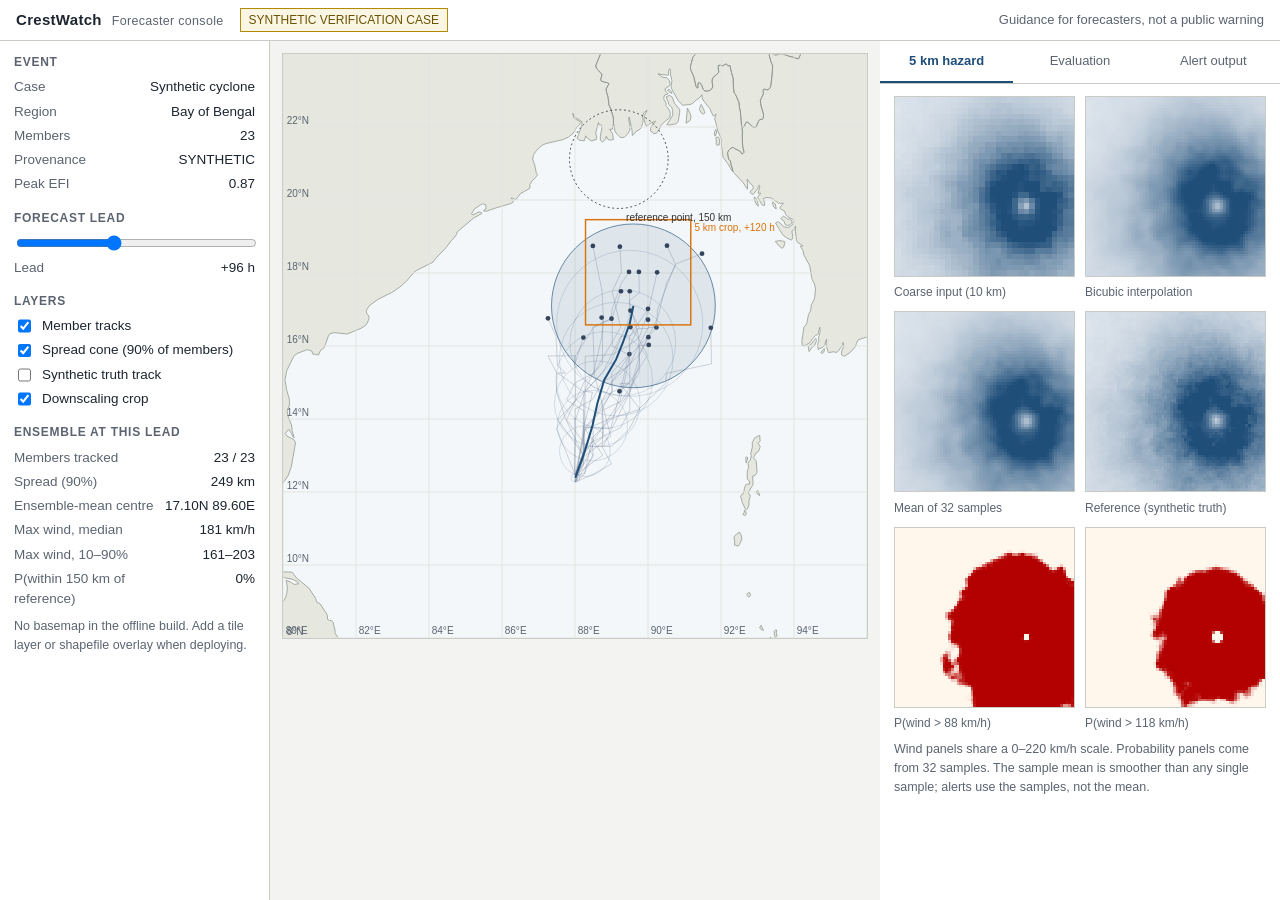
==== web/console.html @ 47ea5c1e "Add CrestWatch: ensemble tracking, JAX diffusion downscaler, alerts API, and web console (synthetic " ====
<!doctype html><html lang="en"><head><meta charset="utf-8"><meta name="viewport" content="width=device-width,initial-scale=1"><title>Forecaster console | CrestWatch</title><link rel="stylesheet" href="style.css"></head>
<body class="cs"><div class="top"><a href="index.html" class="brand" style="text-decoration:none;color:inherit">CrestWatch<small>Forecaster console</small></a><span class="tag">SYNTHETIC VERIFICATION CASE</span><span class="r">Guidance for forecasters, not a public warning</span></div>
<div class="grid"><aside class="col"><h3>Event</h3><div class="kv" id="ev"></div><h3>Forecast lead</h3><input type="range" id="lead" min="0" step="1"><div class="kv"><span>Lead</span><span id="lv"></span></div>
<h3>Layers</h3><label class="ck"><input type="checkbox" id="lm" checked>Member tracks</label><label class="ck"><input type="checkbox" id="lc" checked>Spread cone (90% of members)</label><label class="ck"><input type="checkbox" id="lt">Synthetic truth track</label><label class="ck"><input type="checkbox" id="lb" checked>Downscaling crop</label>
<h3>Ensemble at this lead</h3><div class="kv" id="ens"></div><p class="note">No basemap in the offline build. Add a tile layer or shapefile overlay when deploying.</p></aside>
<main class="mid"><svg class="map" id="map" viewBox="0 0 640 640"></svg></main>
<aside class="col"><div class="tabs"><button data-t="h" class="on">5 km hazard</button><button data-t="e">Evaluation</button><button data-t="a">Alert output</button></div><div id="pane"></div></aside></div>
<script src="data/results.js"></script><script src="data/land.js"></script><script src="console.js"></script></body></html>
---- web/style.css ----
:root{--bg:#f3f4f1;--pan:#fff;--ln:#c9ccc4;--tx:#1d2530;--mu:#5b6470;--ac:#1f4e79;--y:#c9a400;--o:#d9730d;--r:#b3261e}
*{box-sizing:border-box}body{margin:0;background:var(--bg);color:var(--tx);font:15px/1.5 "Segoe UI",Roboto,"Helvetica Neue",Arial,sans-serif;font-variant-numeric:tabular-nums}
a{color:var(--ac)}h1,h2,h3{font-weight:600;line-height:1.2;margin:0}code,pre,.mono{font-family:ui-monospace,Menlo,Consolas,monospace;font-size:12.5px}
.bar{background:var(--pan);border-bottom:1px solid var(--ln)}.bar .in{max-width:1180px;margin:auto;padding:12px 24px;display:flex;align-items:center;gap:28px}
.brand{font-weight:700;letter-spacing:.02em}.brand small{font-weight:400;color:var(--mu);margin-left:10px}.bar nav{margin-left:auto;display:flex;gap:22px}.bar nav a{color:var(--tx);text-decoration:none;font-size:14px}
.btn{display:inline-block;padding:9px 18px;border:1px solid var(--ac);background:var(--ac);color:#fff;text-decoration:none;font-size:14px;border-radius:2px}.btn.alt{background:none;color:var(--ac)}
.wrap{max-width:1180px;margin:auto;padding:0 24px}.hero{padding:64px 0 40px;max-width:760px}.hero h1{font-size:36px;margin-bottom:16px}.hero p{color:var(--mu);font-size:17px;margin:0 0 24px}
.strip{background:#fbf6e4;border:1px solid #e3d69a;padding:10px 14px;font-size:13px;margin:8px 0 8px}
section{padding:36px 0;border-top:1px solid var(--ln)}section h2{font-size:22px;margin-bottom:6px}.lead{color:var(--mu);max-width:720px;margin:0 0 20px}
.cols{display:grid;grid-template-columns:repeat(3,1fr);gap:24px}.cols div{background:var(--pan);border:1px solid var(--ln);padding:16px 18px}.cols h3{font-size:15px;margin-bottom:6px}.cols p{margin:0;color:var(--mu);font-size:14px}.cols .n{font-size:12px;color:var(--ac);font-weight:600;margin-bottom:4px}
table{border-collapse:collapse;width:100%;background:var(--pan);font-size:13.5px}th,td{border:1px solid var(--ln);padding:7px 10px;text-align:left}th{background:#eceee8;font-weight:600}td.n,th.n{text-align:right}
ul.pl{margin:0;padding-left:20px;max-width:760px}ul.pl li{margin-bottom:6px}footer{border-top:1px solid var(--ln);padding:20px 0;color:var(--mu);font-size:13px}
/* console */
body.cs{height:100vh;display:flex;flex-direction:column;overflow:hidden}.cs .top{display:flex;align-items:center;gap:16px;padding:8px 16px;background:var(--pan);border-bottom:1px solid var(--ln)}
.tag{border:1px solid #b58900;background:#fbf6e4;padding:2px 8px;font-size:12px;color:#6b5200}.cs .top .r{margin-left:auto;font-size:13px;color:var(--mu)}
.grid{flex:1;display:grid;grid-template-columns:270px minmax(420px,1fr) 400px;min-height:0}.col{border-right:1px solid var(--ln);overflow:auto;padding:14px;background:var(--pan)}.col:last-child{border:0}.mid{background:var(--bg);padding:12px;display:flex;flex-direction:column;gap:8px;overflow:auto}
.col h3{font-size:12px;text-transform:uppercase;letter-spacing:.06em;color:var(--mu);margin:16px 0 8px}.col h3:first-child{margin-top:0}
.kv{display:grid;grid-template-columns:1fr auto;gap:4px 10px;font-size:13.5px}.kv span:nth-child(odd){color:var(--mu)}.kv span:nth-child(even){text-align:right}
label.ck{display:flex;gap:8px;font-size:13.5px;margin:4px 0}input[type=range]{width:100%}
svg.map{background:#fff;border:1px solid var(--ln);width:100%;max-height:calc(100vh - 150px);aspect-ratio:1}
.tabs{display:flex;border-bottom:1px solid var(--ln);margin:-14px -14px 12px}.tabs button{flex:1;padding:10px 4px;background:none;border:0;border-bottom:2px solid transparent;font:inherit;font-size:13px;color:var(--mu);cursor:pointer}.tabs button.on{color:var(--ac);border-color:var(--ac);font-weight:600}
.cv{display:grid;grid-template-columns:1fr 1fr;gap:10px}.cv figure{margin:0}.cv canvas{width:100%;image-rendering:pixelated;border:1px solid var(--ln)}.cv figcaption{font-size:12px;color:var(--mu)}
.cat{display:inline-block;padding:2px 10px;color:#fff;font-weight:600;font-size:13px}.yellow{background:var(--y)}.orange{background:var(--o)}.red{background:var(--r)}
pre{background:#f6f7f4;border:1px solid var(--ln);padding:10px;overflow:auto;max-height:200px;margin:6px 0}details summary{cursor:pointer;font-size:13px;margin-top:8px}.note{font-size:12.5px;color:var(--mu);margin:8px 0}
@media(max-width:1000px){.cols{grid-template-columns:1fr}.grid{grid-template-columns:1fr;overflow:auto}body.cs{height:auto;overflow:auto}}
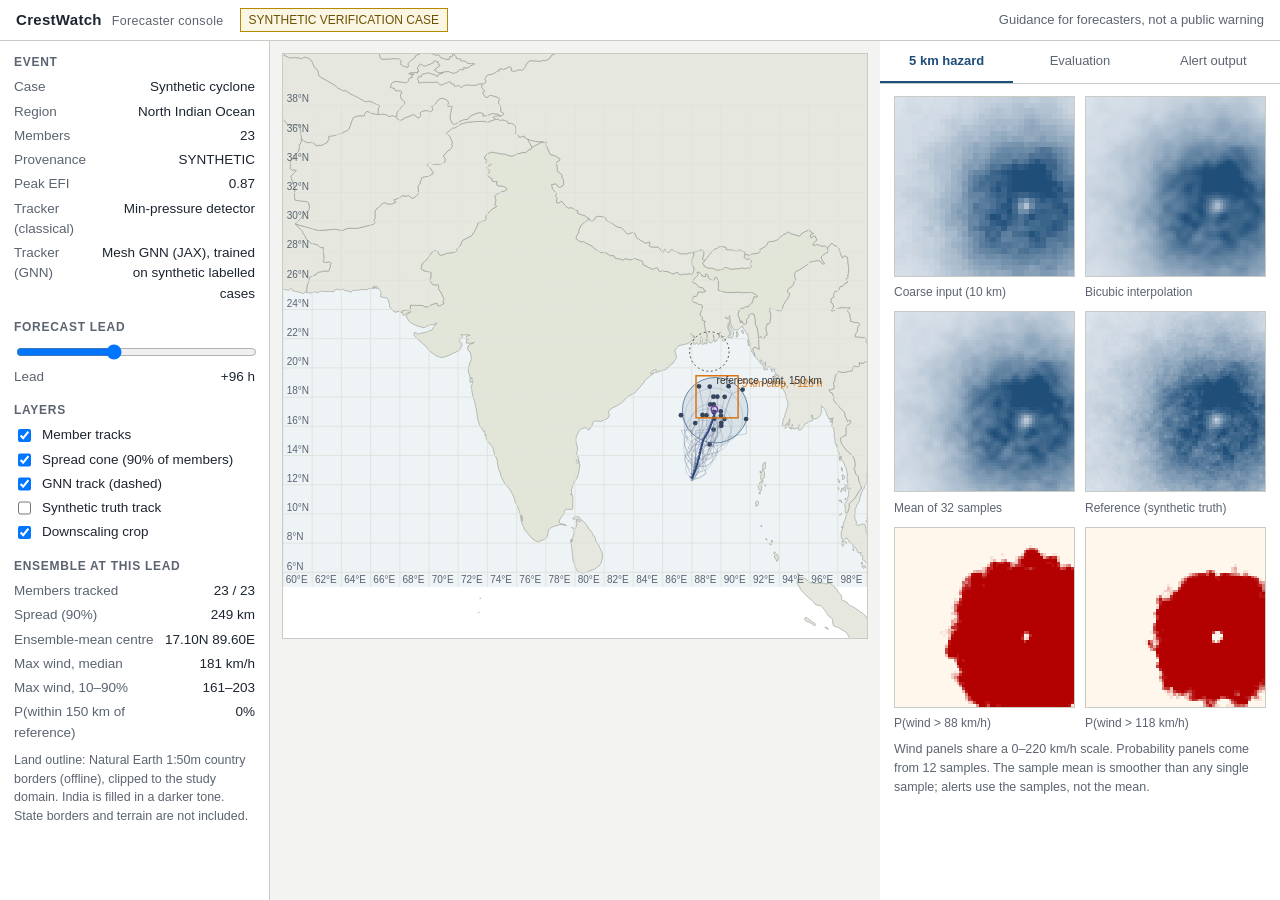
==== commit 08d2f49d: "Added GNN model, real data API" ====
--- a/web/console.html
+++ b/web/console.html
@@ -1,8 +1,8 @@
 <!doctype html><html lang="en"><head><meta charset="utf-8"><meta name="viewport" content="width=device-width,initial-scale=1"><title>Forecaster console | CrestWatch</title><link rel="stylesheet" href="style.css"></head>
 <body class="cs"><div class="top"><a href="index.html" class="brand" style="text-decoration:none;color:inherit">CrestWatch<small>Forecaster console</small></a><span class="tag">SYNTHETIC VERIFICATION CASE</span><span class="r">Guidance for forecasters, not a public warning</span></div>
 <div class="grid"><aside class="col"><h3>Event</h3><div class="kv" id="ev"></div><h3>Forecast lead</h3><input type="range" id="lead" min="0" step="1"><div class="kv"><span>Lead</span><span id="lv"></span></div>
-<h3>Layers</h3><label class="ck"><input type="checkbox" id="lm" checked>Member tracks</label><label class="ck"><input type="checkbox" id="lc" checked>Spread cone (90% of members)</label><label class="ck"><input type="checkbox" id="lt">Synthetic truth track</label><label class="ck"><input type="checkbox" id="lb" checked>Downscaling crop</label>
-<h3>Ensemble at this lead</h3><div class="kv" id="ens"></div><p class="note">No basemap in the offline build. Add a tile layer or shapefile overlay when deploying.</p></aside>
-<main class="mid"><svg class="map" id="map" viewBox="0 0 640 640"></svg></main>
+<h3>Layers</h3><label class="ck"><input type="checkbox" id="lm" checked>Member tracks</label><label class="ck"><input type="checkbox" id="lc" checked>Spread cone (90% of members)</label><label class="ck"><input type="checkbox" id="lg" checked>GNN track (dashed)</label><label class="ck"><input type="checkbox" id="lt">Synthetic truth track</label><label class="ck"><input type="checkbox" id="lb" checked>Downscaling crop</label>
+<h3>Ensemble at this lead</h3><div class="kv" id="ens"></div><p class="note">Land outline: Natural Earth 1:50m country borders (offline), clipped to the study domain. India is filled in a darker tone. State borders and terrain are not included.</p></aside>
+<main class="mid"><svg class="map" id="map"></svg></main>
 <aside class="col"><div class="tabs"><button data-t="h" class="on">5 km hazard</button><button data-t="e">Evaluation</button><button data-t="a">Alert output</button></div><div id="pane"></div></aside></div>
 <script src="data/results.js"></script><script src="data/land.js"></script><script src="console.js"></script></body></html>
